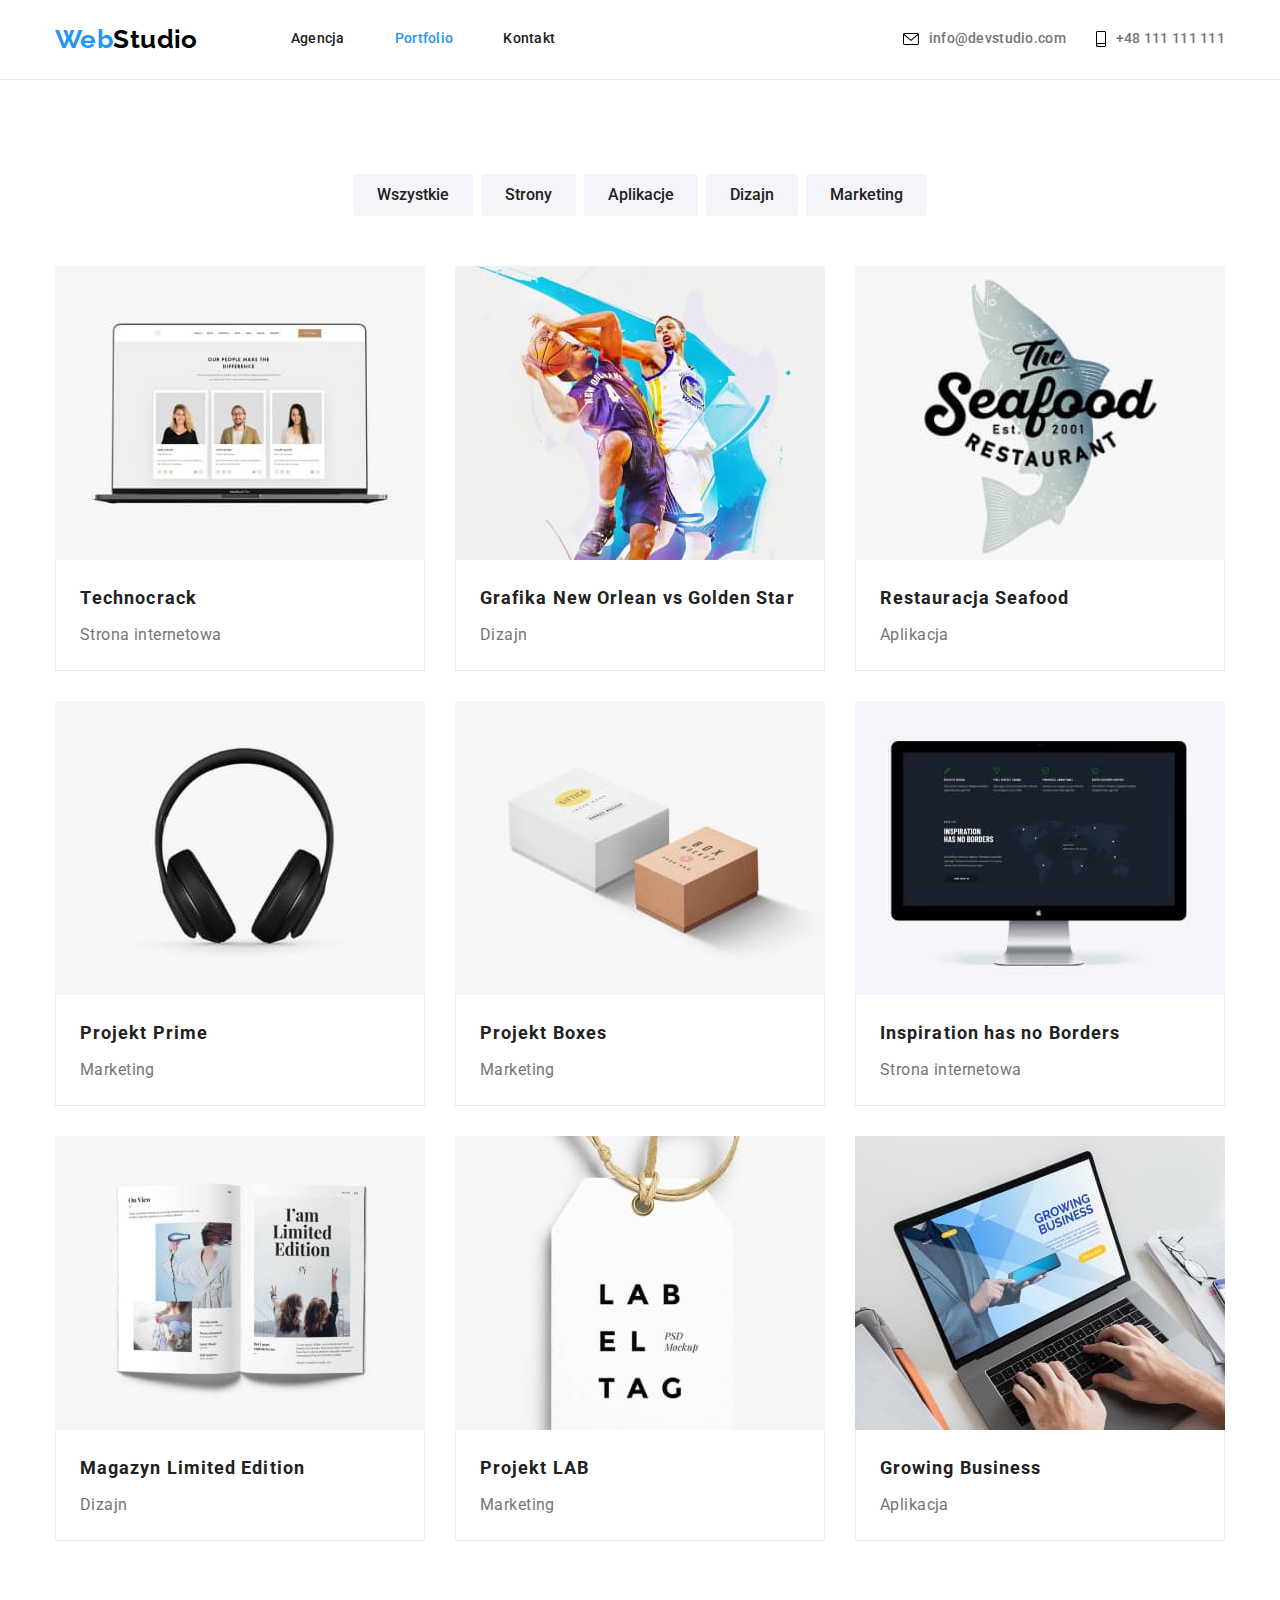
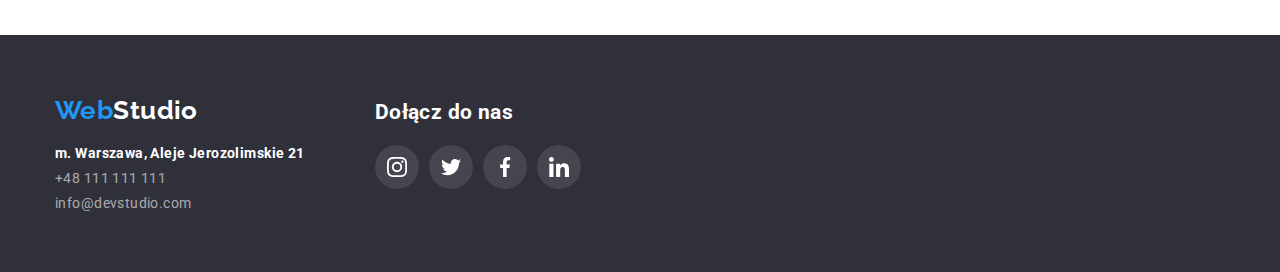
==== portfolio.html @ 37c24026 "clone" ====
<!DOCTYPE html>
<html lang="en">
  <head>
    <meta charset="UTF-8" />
    <meta http-equiv="X-UA-Compatible" content="IE=edge" />
    <meta name="viewport" content="width=device-width, initial-scale=1.0" />
    <title>Web Studio</title>
    <link rel="preconnect" href="https://fonts.gstatic.com" />
    <link
      href="https://fonts.googleapis.com/css2?family=Raleway:wght@700&family=Roboto:wght@400;500;700;900&display=swap"
      rel="stylesheet"
    />
    <link
      rel="stylesheet"
      href="https://cdnjs.cloudflare.com/ajax/libs/modern-normalize/1.0.0/modern-normalize.min.css"
    />

    <link rel="stylesheet" href="./css/styles.css" />
  </head>
  <body>
    <!--Header-->
  <header class="header">
    <div class="container header-container">
      <nav class="navigation">
        <a class="logo" href="./index.html">
          <span class="logo-style">Web</span>Studio</a>
        <ul class="site-nav link-ul section-item">
          <li class="section-nav">
            <a class="site-nav link-a-href" href="./index.html">Agencja</a>
          </li>
          <li class="section-nav">
            <a class="site-nav current link-a-href" href="./portfolio.html">Portfolio</a>
          </li>
          <li class="section-nav">
            <a class="site-nav link-a-href" href="#">Kontakt</a>
          </li>
        </ul>
      </nav>
      <ul class="contact link-ul section-item section-list">
        <li class="contact-link contact-item">
          <a href="mailto:info@devstudio.com" class="mail-active link-a-href">
            <svg class="contacts-icon mail" width="16" height="12">
              <use href="./images/sprite/icons.svg#icon-envelope"></use>
            </svg>
            info@devstudio.com</a>
        </li>
        <li class="contact-phone contact-item">
          <a href="tel:+48 111 111 111" class="phone-active link-a-href">
            <svg class="contacts-icon phone" width="10" height="16">
              <use href="./images/sprite/icons.svg#icon-smartphone"></use>
            </svg>
            +48 111 111 111</a>
        </li>
      </ul>
    </div>
  </header>

    <!-- Main -->
    <main>
      <!-- nawigacja -->
      <section class="section section-photo-item">
        <div class="container">
          <ul class="link-ul section-ul-portfolio">
            <li class="section-li-btn">
              <button type="button" class="button-galery">Wszystkie</button>
            </li>
            <li class="section-li-btn">
              <button type="button" class="button-galery">Strony</button>
            </li>
            <li class="section-li-btn">
              <button type="button" class="button-galery">Aplikacje</button>
            </li>
            <li class="section-li-btn">
              <button type="button" class="button-galery">Dizajn</button>
            </li>
            <li class="section-li-btn">
              <button type="button" class="button-galery">Marketing</button>
            </li>
          </ul>

          <!-- fotosy -->
          <ul class="link-ul section-ul-galery">
            <li class="section-li-galery">
              <a href="#" class="link-a-href galery-link">
                <img
                  src="./images/portfolio-1.jpg"
                  alt="Technocrack"
                  width="370"
                  height="294"
                />
                <div class="galery-box">
                  <h3 class="section-title-galery">Тechnocrack</h3>
                  <p class="section-text-galery">Strona internetowa</p>
                </div>
              </a>
            </li>
            <li class="section-li-galery">
              <a href="#" class="link-a-href galery-link">
                <img
                  src="./images/portfolio-2.jpg"
                  alt="Grafika New Orlean vs Golden Star"
                  width="370"
                  height="294"
                />
                <div class="galery-box">
                  <h3 class="section-title-galery">
                    Grafika New Orlean vs Golden Star
                  </h3>
                  <p class="section-text-galery">Dizajn</p>
                </div></a
              >
            </li>
            <li class="section-li-galery">
              <a href="#" class="link-a-href galery-link">
                <img
                  src="./images/portfolio-3.jpg"
                  alt="Restauracja Seafood"
                  width="370"
                  height="294"
                />
                <div class="galery-box">
                  <h3 class="section-title-galery">Restauracja Seafood</h3>
                  <p class="section-text-galery">Aplikacja</p>
                </div></a
              >
            </li>
            <li class="section-li-galery">
              <a href="#" class="link-a-href galery-link">
                <img
                  src="./images/portfolio-4.jpg"
                  alt="Projekt Prime"
                  width="370"
                  height="294"
                />
                <div class="galery-box">
                  <h3 class="section-title-galery">Projekt Prime</h3>
                  <p class="section-text-galery">Marketing</p>
                </div></a
              >
            </li>
            <li class="section-li-galery">
              <a href="#" class="link-a-href galery-link">
                <img
                  src="./images/portfolio-5.jpg"
                  alt="Projekt boxes"
                  width="370"
                  height="294"
                />
                <div class="galery-box">
                  <h3 class="section-title-galery">Projekt Boxes</h3>
                  <p class="section-text-galery">Marketing</p>
                </div></a
              >
            </li>
            <li class="section-li-galery">
              <a href="#" class="link-a-href galery-link">
                <img
                  src="./images/portfolio-6.jpg"
                  alt="Inspiration has no borders"
                  width="370"
                  height="294"
                />
                <div class="galery-box">
                  <h3 class="section-title-galery">
                    Inspiration has no Borders
                  </h3>
                  <p class="section-text-galery">Strona internetowa</p>
                </div></a
              >
            </li>
            <li class="section-li-galery">
              <a href="#" class="link-a-href galery-link">
                <img
                  src="./images/portfolio-7.jpg"
                  alt="Magazyn Limited Edition"
                  width="370"
                  height="294"
                />
                <div class="galery-box">
                  <h3 class="section-title-galery">Magazyn Limited Edition</h3>
                  <p class="section-text-galery">Dizajn</p>
                </div></a
              >
            </li>
            <li class="section-li-galery">
              <a href="#" class="link-a-href galery-link">
                <img
                  src="./images/portfolio-8.jpg"
                  alt="Projekt LAB"
                  width="370"
                  height="294"
                />
                <div class="galery-box">
                  <h3 class="section-title-galery">Projekt LAB</h3>
                  <p class="section-text-galery">Marketing</p>
                </div></a
              >
            </li>
            <li class="section-li-galery">
              <a href="#" class="link-a-href galery-link">
                <img
                  src="./images/portfolio-9.jpg"
                  alt="Growing Busines"
                  width="370"
                  height="294"
                />
                <div class="galery-box">
                  <h3 class="section-title-galery">Growing Business</h3>
                  <p class="section-text-galery">Aplikacja</p>
                </div></a
              >
            </li>
          </ul>
        </div>
      </section>
    </main>
    

    <!--footer-->
    <footer class="footer">
      <div class="container box">
        <div class="box-one">
          <a class="logo-footer" href="./index.html">
            <span class="logo-style">Web</span>Studio</a>
          <address>
            <ul class="link-ul section-item-footer">
              <li class="footer-text section-footer">
                <a href="https://goo.gl/maps/VcPTf6uv3HtVNKEU8" target="_blank" rel="noopener noreferrer"
                  class="footer-address link-a-href">m. Warszawa, Aleje Jerozolimskie 21
                </a>
              </li>
              <li class="section-footer">
                <a href="tel:+48111111111" class="footer-phone link-a-href">+48 111 111 111</a>
              </li>
              <li class="section-footer">
                <a href="mailto:info@example.com" class="footer-mail link-a-href">info@devstudio.com</a>
              </li>
            </ul>
          </address>
        </div>
    
        <div class="container-join">
          <h2 class="footer-text">Dołącz do nas</h2>
          <ul class="link-ul join-ul section-item-footer">
            <li class="join-title section-footer">
              <a class="join-link" href="#" aria-label="link do Instagram">
                <svg class="join-icon" width="20" height="20">
                  <use href="./images/sprite/icons.svg#icon-instagram"></use>
                </svg>
              </a>
            </li>
            <li class="join-title section-footer">
              <a class="join-link" href="#" aria-label="link do Twitter">
                <svg class="join-icon" width="20" height="20">
                  <use href="./images/sprite/icons.svg#icon-twitter"></use>
                </svg>
              </a>
            </li>
            <li class="join-title section-footer">
              <a class="join-link" href="#" aria-label="link do Facebook">
                <svg class="join-icon" width="20" height="20">
                  <use href="./images/sprite/icons.svg#icon-facebook"></use>
                </svg>
              </a>
            </li>
            <li class="join-title section-footer">
              <a class="join-link" href="#" aria-label="Link do Linkedin">
                <svg class="join-icon" width="20" height="20">
                  <use href="./images/sprite/icons.svg#icon-linkedin"></use>
                </svg>
              </a>
            </li>
          </ul>
        </div>
      </div>
    </footer>
  </body>
</html>
---- css/styles.css ----
:root {
  --accent-color: #2196f3;
  --primary-text-color: #757575;
  --section-text-color: #212121;
  --primary-white-color: #ffffff;
  --primary-black-color: #000000;
  --primary-heder-footer-color: #2f303a;
  --button-second-color: #188ce8;
  --button-galery-box: #f5f4fa;
  --border-color: #ececec;
  --border-second-color: #afb1b8;
  --main-font: 'Roboto', sans-serif;
  --secondary-font: 'Raleway', sans-serif;
}

body {
  color: var(--primary-text-color);
  font-family: var(--main-font), sans-serif;
  font-weight: 400;
  font-size: 14px;
  line-height: 1.14;
  letter-spacing: 0.03em;
  list-style: none;
  text-decoration: none;
}

a,
li {
  text-decoration: none;
  list-style: none;
}

button {
  cursor: pointer;
}

/* ===geometria=== */

/* ===reset=== */
h1,
h2,
h3,
h4,
h5,
h6,
p {
  margin-top: 0;
  margin-bottom: 0;
}

ul,
ol {
  margin-top: 0;
  margin-bottom: 0;
  padding-left: 0;
}

img {
  display: block;
}

/* ===kontenery=== */

.container {
  width: 1200px;
  margin: 0 auto;
  padding-left: 15px;
  padding-right: 15px;
}

.section {
  padding-top: 94px;
}

/* nagłówek */
.header-container,
.navigation,
.section-item,
.contact-info {
  display: flex;
  align-items: center;
}

/* ===nav=== */
.site-nav {
  color: var(--section-text-color);
  font-weight: 500;
  letter-spacing: 0.02em;
  text-decoration: none;
}
.site-nav .current {
  color: var(--accent-color);
}

.site-nav:hover,
.site-nav:focus {
  color: var(--accent-color);
}

.header {
  padding-top: 24px;
  padding-bottom: 24px;
  border-bottom: 1px solid var(--border-color);
}

/*__________________________________ linki nawigacjyjne_______________________________ */
.site-nav {
  color: var(--section-text-color);
}

.mail-active,
.phone-active {
  color: var(--primary-text-color);
}

/* ______________________________________HEADER____________________________________________ */
.contact-link .mail-active,
.contact-phone .phone-active {
  font-weight: 500;
  letter-spacing: 0.02em;
}

.mail-active,
.phone-active {
  display: flex;
  align-items: center;
}

.mail-active:hover,
.mail-active:focus,
.phone-active:hover,
.phone-active:focus {
  color: var(--accent-color);
  fill: var(--accent-color);
}

/* _____________________________________kontakty HEADER___________________________________ */
.section-list {
  margin-left: auto;
}

.contact-item:not(:last-child) {
  margin-right: 30px;
}
.section-nav:not(:last-child) {
  margin-right: 50px;
}

.contacts-icon {
  margin-right: 10px;
  color: var(--primary-text-color);
}

/* _____________________________________________HERO_______________________________________ */
.hero {
  text-align: center;
  padding-top: 200px;
  padding-bottom: 200px;
  background-color: var(--primary-heder-footer-color);
  flex-grow: 1;
  background-image: linear-gradient(rgba(47, 48, 58, 0.4), rgba(47, 48, 58, 0.4)),
    url('../images/img-hero.jpg');
  background-size: cover;
  max-width: 1600px;
}

.hero-title {
  color: var(--primary-white-color);
  font-weight: 900;
  font-size: 44px;
  line-height: 1.36;
  text-transform: uppercase;
  letter-spacing: 0.06em;
  width: 696px;
  margin-bottom: 30px;
  margin-left: auto;
  margin-right: auto;
}

/* ____________________________________________BUTTONS_________________________________ */
.button {
  color: var(--primary-white-color);
  background-color: var(--accent-color);
  font-family: inherit;
  font-weight: 700;
  font-size: 16px;
  line-height: 1.9;
  letter-spacing: 0.06em;
  text-decoration: none;
  cursor: pointer;
  width: 200px;
  border-radius: 4px;
  border: none;
  padding-top: 10px;
  padding-bottom: 10px;
}

.button:hover,
.button:focus {
  color: var(--primary-white-color);
  background-color: var(--button-second-color);
}

/* _________________________________________LOGO_________________________________________ */
.logo {
  color: var(--primary-black-color);
  font-family: var(--secondary-font);
  font-weight: 700;
  font-size: 26px;
  line-height: 1.19;
  text-decoration: none;
  margin-right: 93px;
}

.logo-footer {
  color: var(--primary-white-color);
  font-family: var(--secondary-font);
  font-weight: 700;
  font-size: 26px;
  line-height: 1.19;
  text-decoration: none;
  display: block;
  margin-bottom: 20px;
}

.logo-style {
  color: var(--accent-color);
}

/* ________________________________Style tekstów w sekcjach_______________________________ */

.section-headline {
  color: var(--section-text-color);
  text-transform: uppercase;
  font-weight: 700;
  font-size: 14px;
  line-height: 1.71;
  margin-bottom: 10px;
}

.section-text {
  line-height: 1.71;
}

.section-title {
  color: var(--section-text-color);
  font-weight: 700;
  font-size: 36px;
  line-height: 1.17;
  text-align: center;
}

.section-li {
  flex-wrap: wrap;
  justify-content: space-between;
  margin-top: 30px;
  margin-left: 30px;
}

.section-ul-headline {
  margin-top: -30px;
  margin-left: -30px;
}
/* dekoracja kolorów i ikon */
.headline-flex {
  display: flex;
}

.section-li {
  margin-top: 30px;
  margin-left: 30px;
  display: block;
  justify-content: space-between;
}

.section-li {
  width: 270px;
  box-sizing: border-box;
}

.section-ul-headline {
  margin-top: -30px;
  margin-left: -30px;
}

.headline-div {
  height: 120px;
  display: flex;
  align-items: center;
  justify-content: center;
  background-color: var(--button-galery-box);
  border: 1px solid var(--button-galery-box);
  border-radius: 4px;
  margin-bottom: 30px;
}
/* ____________________________________zdjęcia______________________________________ */
.wort-item {
  margin-bottom: 50px;
}
.section-padding {
  padding-bottom: 94px;
}

.section-ul-photo {
  flex-wrap: wrap;
  justify-content: space-between;
}
.section-photo + .section-photo {
  margin-left: 30px;
}

/* _____________________Nasz zaspół_______________________ */
.comand-item {
  margin-bottom: 50px;
}
.section-team {
  flex-wrap: wrap;
  margin-top: 30px;
  margin-left: 30px;
  background-color: var(--primary-white-color);
  box-shadow: 0px 4px 4px rgba(0, 0, 0, 0.25), 0px 4px 4px rgba(0, 0, 0, 0.25);
}

.section-ul-team {
  margin-top: -30px;
  margin-left: -30px;
}

.team-box {
  padding-top: 30px;
  padding-bottom: 30px;
  padding-left: 32px;
  padding-right: 32px;
}

.team-box-link {
  display: flex;
  justify-content: space-between;
}

/* __________________________________Team______________________________________ */
.comand-fon {
  background-color: var(--button-galery-box);
  margin-bottom: 0;
  padding-bottom: 94px;
}

.section-title-name {
  color: var(--section-text-color);
  font-weight: 500;
  font-size: 16px;
  line-height: 1.19;
  text-align: center;
  margin-bottom: 10px;
}

.section-text-name {
  font-size: 16px;
  line-height: 1.19;
  text-align: center;
  margin-bottom: 16px;
}

.contact-icon {
  color: var(--border-second-color);
}

.contacts-link {
  display: flex;
  align-items: center;
  justify-content: center;
  width: 44px;
  height: 44px;
  border-radius: 50%;
  fill: #afb1b8;
}

.contact-icon:hover,
.contact-icon:focus {
  fill: var(--primary-white-color);
  color: var(--primary-white-color);
}

.contacts-link:hover,
.contacts-link:focus {
  background-color: var(--accent-color);
  fill: var(--primary-white-color);
}

/* nasi partnerzy */
.partner {
  margin-bottom: 0;
  padding-bottom: 94px;
}

.title-partner {
  color: var(--section-text-color);
  font-weight: 700;
  font-size: 36px;
  line-height: 1.17;
  text-align: center;
  margin-bottom: 50px;
}

.item-partner {
  display: flex;
  justify-content: space-between;
  margin-left: -30px;
}

.section-partner {
  margin-left: 30px;
}

.partnet-link {
  fill: var(--border-second-color);
  border: 1px solid var(--border-second-color);
  border-radius: 4px;
  width: 170px;
  height: 92px;
  display: flex;
  align-items: center;
  justify-content: center;
}

.partnet-link:hover,
.partnet-link:focus {
  border-color: var(--accent-color);
  box-shadow: 0px 4px 4px rgba(0, 0, 0, 0.25), 0px 4px 4px rgba(0, 0, 0, 0.25);
  fill: var(--accent-color);
}

.link-icon {
  color: var(--border-second-color);
}
/* _______________________________________FOOTER__________________________ */

.section-footer:not(:last-child) {
  margin-bottom: 9px;
}

/* _____________________________________FOOTER_____________________________________________*/
.footer {
  background-color: var(--primary-heder-footer-color);
  margin-left: auto;
  margin-right: auto;
  padding-top: 60px;
  padding-bottom: 60px;
}

.footer-address {
  color: var(--primary-white-color);
}
.footer-phone,
.footer-mail {
  color: rgba(255, 255, 255, 0.6);
}

.footer-address,
.footer-phone,
.footer-mail {
  font-style: normal;
  text-decoration: none;
}

.footer-address:hover,
.footer-address:focus,
.footer-phone:hover,
.footer-phone:focus,
.footer-mail:hover,
.footer-mail:focus {
  color: var(--accent-color);
  text-decoration: none;
}

.footer-text {
  font-weight: 700;
  margin-bottom: 20px;
  color: var(--primary-white-color);
}
.box {
  display: flex;
  align-items: baseline;
}

.box-one {
  margin-right: 70px;
}

.join-ul {
  display: flex;
}

.join-link {
  display: flex;
  align-items: center;
  justify-content: center;
  width: 44px;
  height: 44px;
  border-radius: 50%;
  fill: var(--primary-white-color);
}

.join-icon {
  color: var(--primary-white-color);
}

.join-title {
  width: 44px;
  height: 44px;
  margin-right: 10px;
  border-radius: 50%;
  background: rgba(255, 255, 255, 0.1);
}

.join-link:hover,
.join-link:focus {
  background-color: var(--accent-color);
  fill: var(--primary-white-color);
}

/* _____________________________________nawigacja_____________________________________ */
.section-photo-item {
  padding-top: 94px;
  padding-bottom: 94px;
}

.section-ul-portfolio {
  display: flex;
  justify-content: center;
  margin-bottom: 50px;
}
.section-li-btn:not(:last-child) {
  margin-right: 8px;
}

/* _____________________________________Galery box_____________________________________*/
.galery-box {
  padding-left: 24px;
  padding-right: 24px;
  padding-top: 20px;
  padding-bottom: 20px;
  border: 1px solid var(--border-color);
  border-top: none;
}

.section-ul-galery {
  display: flex;
  flex-wrap: wrap;
  margin-top: -30px;
  margin-left: -30px;
}

.section-li-galery {
  flex-wrap: wrap;
  margin-top: 30px;
  margin-left: 30px;
}

.galery-link {
  display: block;
}

.galery-link:hover,
.galery-link:focus {
  box-shadow: 0px 1px 1px rgba(0, 0, 0, 0.12), 0px 4px 4px rgba(0, 0, 0, 0.06),
    1px 4px 6px rgba(0, 0, 0, 0.16);
}

/*_____________________________________Galeria fotosów _____________________________________ */
.section-title-galery {
  color: var(--section-text-color);
  font-weight: 700;
  font-size: 18px;
  line-height: 2;
  letter-spacing: 0.06em;
  padding-bottom: 4px;
}

.section-text-galery {
  background-color: var(--primary-white-color);
  color: var(--primary-text-color);
  font-size: 16px;
  line-height: 1.88;
}

/* _____________________________________Galeria buttonów_____________________________________ */
.button-galery {
  color: var(--section-text-color);
  background-color: var(--button-galery-box);
  font-family: inherit;
  font-weight: 500;
  font-size: 16px;
  line-height: 1.63;
  text-align: center;
  border-color: transparent;
  border-radius: 4px;
  padding: 6px 22px;
}
.button-galery:hover,
.button-galery:focus {
  color: var(--primary-white-color);
  background-color: var(--button-second-color);
  box-shadow: 0px 3px 1px rgba(0, 0, 0, 0.1), 0px 1px 2px rgba(0, 0, 0, 0.08),
    0px 2px 2px rgba(0, 0, 0, 0.12);
}
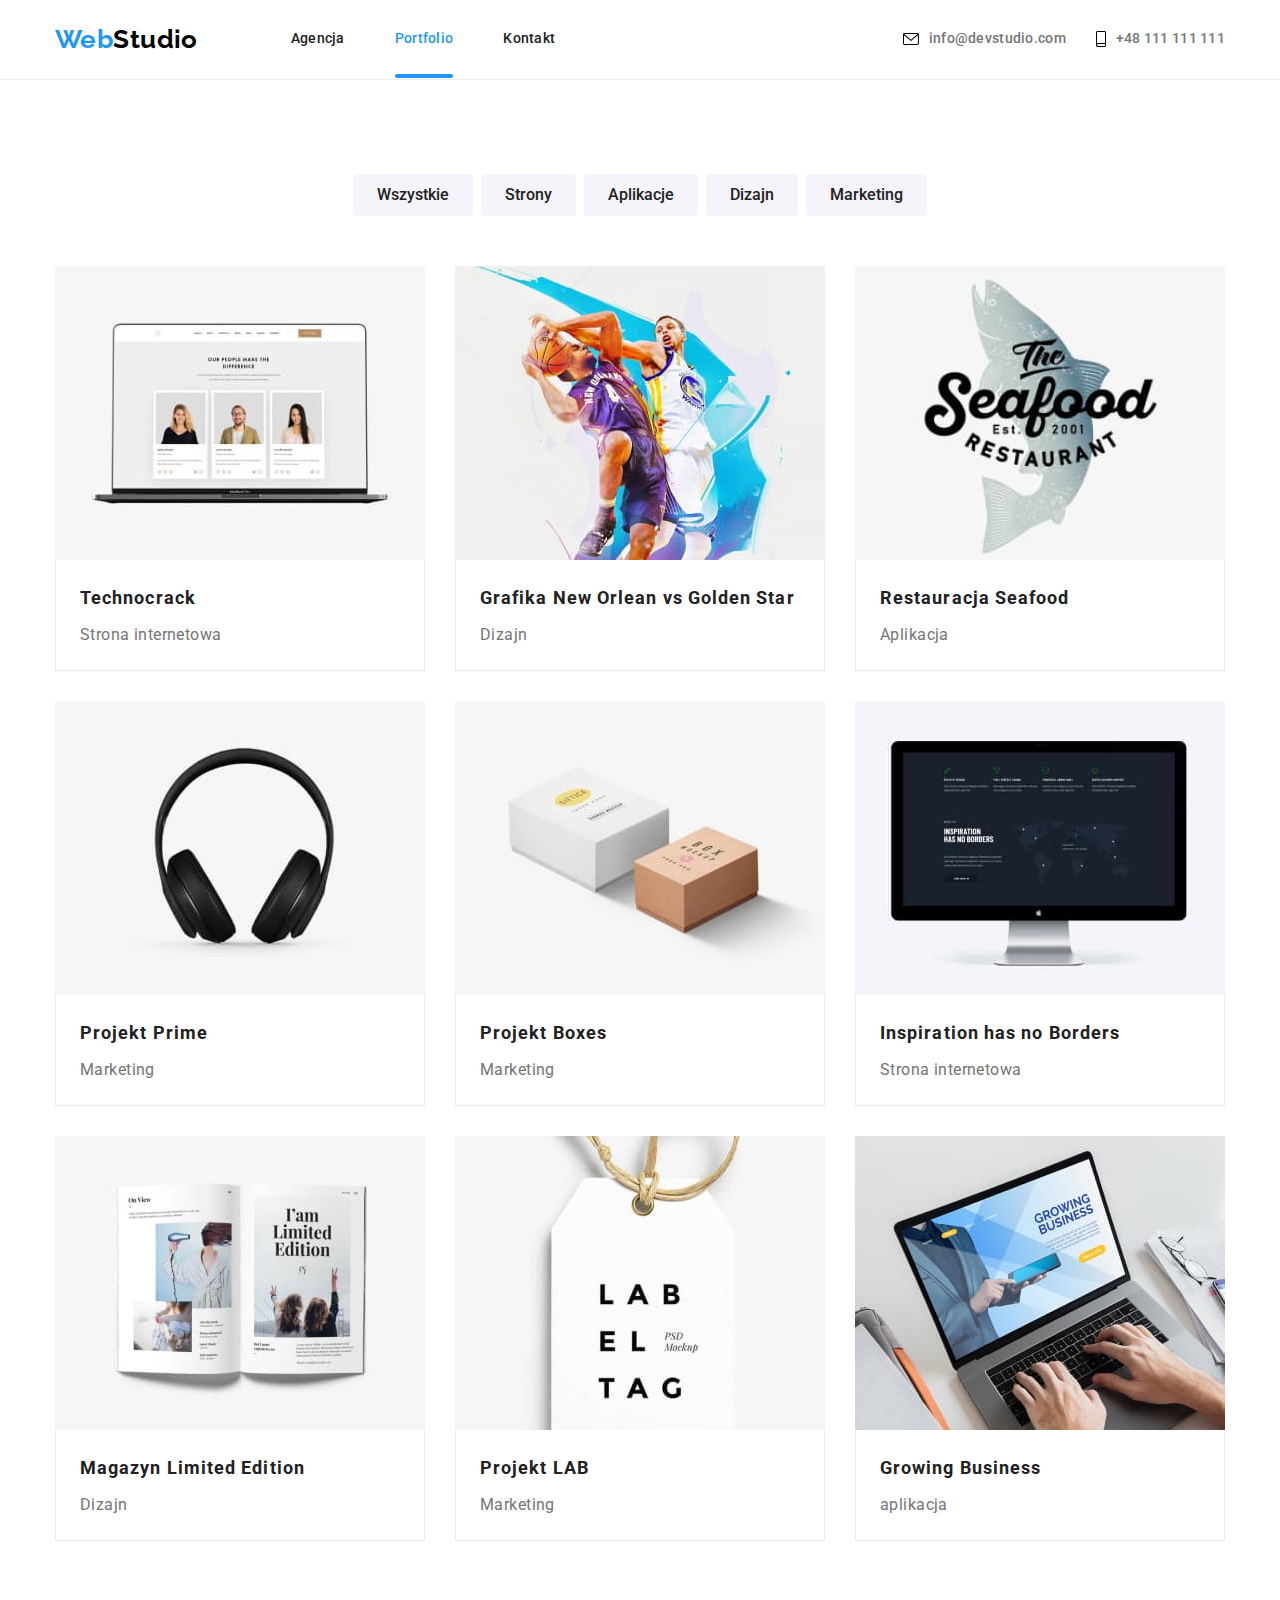
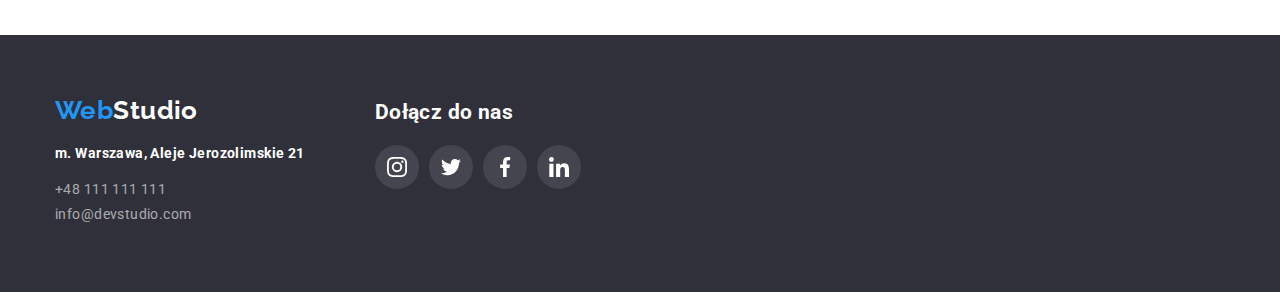
==== commit 761f1fa6: "update" ====
--- a/portfolio.html
+++ b/portfolio.html
@@ -26,13 +26,13 @@
           <span class="logo-style">Web</span>Studio</a>
         <ul class="site-nav link-ul section-item">
           <li class="section-nav">
-            <a class="site-nav link-a-href" href="./index.html">Agencja</a>
+            <a class="site-nav link-a-href section-after" href="./index.html">Agencja</a>
           </li>
           <li class="section-nav">
-            <a class="site-nav current link-a-href" href="./portfolio.html">Portfolio</a>
+            <a class="site-nav current link-a-href section-after" href="./portfolio.html">Portfolio</a>
           </li>
           <li class="section-nav">
-            <a class="site-nav link-a-href" href="#">Kontakt</a>
+            <a class="site-nav link-a-href section-after" href="#">Kontakt</a>
           </li>
         </ul>
       </nav>
@@ -82,138 +82,147 @@
           <ul class="link-ul section-ul-galery">
             <li class="section-li-galery">
               <a href="#" class="link-a-href galery-link">
-                <img
-                  src="./images/portfolio-1.jpg"
-                  alt="Technocrack"
-                  width="370"
-                  height="294"
-                />
-                <div class="galery-box">
-                  <h3 class="section-title-galery">Тechnocrack</h3>
+                <div class="galery-img-overlay">
+                  <img src="./images/portfolio-1.jpg" alt="Technocrack" width="370" height="294" />
+                  <p class="overlay">
+                    Technocrack jest popularną platformą wykorzystywaną do rozpowszechniania koronawirusa.
+                    Firmy wykorzystują tę platformędo celów szpiegowskich i ataków na niezabezpieczone serwery konkurencji
+                  </p>
+                </div>
+                <div class="galery-box">
+                  <h3 class="section-title-galery">Technocrack</h3>
                   <p class="section-text-galery">Strona internetowa</p>
                 </div>
               </a>
             </li>
             <li class="section-li-galery">
               <a href="#" class="link-a-href galery-link">
-                <img
-                  src="./images/portfolio-2.jpg"
-                  alt="Grafika New Orlean vs Golden Star"
-                  width="370"
-                  height="294"
-                />
+                <div class="galery-img-overlay">
+                  <img src="./images/portfolio-2.jpg" alt="grafika new orlean" width="370" height="294" />
+                  <p class="overlay">
+                    Technocrack jest popularną platformą wykorzystywaną do rozpowszechniania koronawirusa.
+                    Firmy wykorzystują tę platformędo celów szpiegowskich i ataków na niezabezpieczone serwery konkurencji
+                  </p>
+                </div>
                 <div class="galery-box">
                   <h3 class="section-title-galery">
                     Grafika New Orlean vs Golden Star
                   </h3>
                   <p class="section-text-galery">Dizajn</p>
-                </div></a
-              >
-            </li>
-            <li class="section-li-galery">
-              <a href="#" class="link-a-href galery-link">
-                <img
-                  src="./images/portfolio-3.jpg"
-                  alt="Restauracja Seafood"
-                  width="370"
-                  height="294"
-                />
+                </div>
+              </a>
+            </li>
+            <li class="section-li-galery">
+              <a href="#" class="link-a-href galery-link">
+                <div class="galery-img-overlay">
+                  <img src="./images/portfolio-3.jpg" alt="restauracja seafood" width="370" height="294" />
+                  <p class="overlay">
+                    Technocrack jest popularną platformą wykorzystywaną do rozpowszechniania koronawirusa.
+                    Firmy wykorzystują tę platformędo celów szpiegowskich i ataków na niezabezpieczone serwery konkurencji
+                  </p>
+                </div>
                 <div class="galery-box">
                   <h3 class="section-title-galery">Restauracja Seafood</h3>
                   <p class="section-text-galery">Aplikacja</p>
-                </div></a
-              >
-            </li>
-            <li class="section-li-galery">
-              <a href="#" class="link-a-href galery-link">
-                <img
-                  src="./images/portfolio-4.jpg"
-                  alt="Projekt Prime"
-                  width="370"
-                  height="294"
-                />
+                </div>
+              </a>
+            </li>
+            <li class="section-li-galery">
+              <a href="#" class="link-a-href galery-link">
+                <div class="galery-img-overlay">
+                  <img src="./images/portfolio-4.jpg" alt="projekt prime" width="370" height="294" />
+                  <p class="overlay">
+                    Technocrack jest popularną platformą wykorzystywaną do rozpowszechniania koronawirusa.
+                    Firmy wykorzystują tę platformędo celów szpiegowskich i ataków na niezabezpieczone serwery konkurencji
+                  </p>
+                </div>
                 <div class="galery-box">
                   <h3 class="section-title-galery">Projekt Prime</h3>
                   <p class="section-text-galery">Marketing</p>
-                </div></a
-              >
-            </li>
-            <li class="section-li-galery">
-              <a href="#" class="link-a-href galery-link">
-                <img
-                  src="./images/portfolio-5.jpg"
-                  alt="Projekt boxes"
-                  width="370"
-                  height="294"
-                />
+                </div>
+              </a>
+            </li>
+            <li class="section-li-galery">
+              <a href="#" class="link-a-href galery-link">
+                <div class="galery-img-overlay">
+                  <img src="./images/portfolio-5.jpg" alt="projekt boxes" width="370" height="294" />
+                  <p class="overlay">
+                    Technocrack jest popularną platformą wykorzystywaną do rozpowszechniania koronawirusa.
+                    Firmy wykorzystują tę platformędo celów szpiegowskich i ataków na niezabezpieczone serwery konkurencji
+                  </p>
+                </div>
                 <div class="galery-box">
                   <h3 class="section-title-galery">Projekt Boxes</h3>
                   <p class="section-text-galery">Marketing</p>
-                </div></a
-              >
-            </li>
-            <li class="section-li-galery">
-              <a href="#" class="link-a-href galery-link">
-                <img
-                  src="./images/portfolio-6.jpg"
-                  alt="Inspiration has no borders"
-                  width="370"
-                  height="294"
-                />
+                </div>
+              </a>
+            </li>
+            <li class="section-li-galery">
+              <a href="#" class="link-a-href galery-link">
+                <div class="galery-img-overlay">
+                  <img src="./images/portfolio-6.jpg" alt="inspiration has no borders" width="370" height="294" />
+                  <p class="overlay">
+                    Technocrack jest popularną platformą wykorzystywaną do rozpowszechniania koronawirusa.
+                    Firmy wykorzystują tę platformędo celów szpiegowskich i ataków na niezabezpieczone serwery konkurencji
+                  </p>
+                </div>
                 <div class="galery-box">
                   <h3 class="section-title-galery">
                     Inspiration has no Borders
                   </h3>
                   <p class="section-text-galery">Strona internetowa</p>
-                </div></a
-              >
-            </li>
-            <li class="section-li-galery">
-              <a href="#" class="link-a-href galery-link">
-                <img
-                  src="./images/portfolio-7.jpg"
-                  alt="Magazyn Limited Edition"
-                  width="370"
-                  height="294"
-                />
+                </div>
+              </a>
+            </li>
+            <li class="section-li-galery">
+              <a href="#" class="link-a-href galery-link">
+                <div class="galery-img-overlay">
+                  <img src="./images/portfolio-7.jpg" alt="magazyn limited edition" width="370" height="294" />
+                  <p class="overlay">
+                    Technocrack jest popularną platformą wykorzystywaną do rozpowszechniania koronawirusa.
+                    Firmy wykorzystują tę platformędo celów szpiegowskich i ataków na niezabezpieczone serwery konkurencji
+                  </p>
+                </div>
                 <div class="galery-box">
                   <h3 class="section-title-galery">Magazyn Limited Edition</h3>
                   <p class="section-text-galery">Dizajn</p>
-                </div></a
-              >
-            </li>
-            <li class="section-li-galery">
-              <a href="#" class="link-a-href galery-link">
-                <img
-                  src="./images/portfolio-8.jpg"
-                  alt="Projekt LAB"
-                  width="370"
-                  height="294"
-                />
+                </div>
+              </a>
+            </li>
+            <li class="section-li-galery">
+              <a href="#" class="link-a-href galery-link">
+                <div class="galery-img-overlay">
+                  <img src="./images/portfolio-8.jpg" alt="projekt lab" width="370" height="294" />
+                  <p class="overlay">
+                    Technocrack jest popularną platformą wykorzystywaną do rozpowszechniania koronawirusa.
+                    Firmy wykorzystują tę platformędo celów szpiegowskich i ataków na niezabezpieczone serwery konkurencji
+                  </p>
+                </div>
                 <div class="galery-box">
                   <h3 class="section-title-galery">Projekt LAB</h3>
                   <p class="section-text-galery">Marketing</p>
-                </div></a
-              >
-            </li>
-            <li class="section-li-galery">
-              <a href="#" class="link-a-href galery-link">
-                <img
-                  src="./images/portfolio-9.jpg"
-                  alt="Growing Busines"
-                  width="370"
-                  height="294"
-                />
+                </div>
+              </a>
+            </li>
+            <li class="section-li-galery">
+              <a href="#" class="link-a-href galery-link">
+                <div class="galery-img-overlay">
+                  <img src="./images/portfolio-9.jpg" alt="growing business" width="370" height="294" />
+                  <p class="overlay">
+                    Technocrack jest popularną platformą wykorzystywaną do rozpowszechniania koronawirusa.
+                    Firmy wykorzystują tę platformędo celów szpiegowskich i ataków na niezabezpieczone serwery konkurencji
+                  </p>
+                </div>
                 <div class="galery-box">
                   <h3 class="section-title-galery">Growing Business</h3>
-                  <p class="section-text-galery">Aplikacja</p>
-                </div></a
-              >
+                  <p class="section-text-galery">aplikacja</p>
+                </div>
+              </a>
             </li>
           </ul>
-        </div>
-      </section>
-    </main>
+          </div>
+          </section>
+          </main>
     
 
     <!--footer-->
--- a/css/styles.css
+++ b/css/styles.css
@@ -20,8 +20,6 @@
   font-size: 14px;
   line-height: 1.14;
   letter-spacing: 0.03em;
-  list-style: none;
-  text-decoration: none;
 }
 
 a,
@@ -87,9 +85,11 @@
   font-weight: 500;
   letter-spacing: 0.02em;
   text-decoration: none;
+  transition: color 250ms cubic-bezier(0.4, 0, 0.2, 1);
 }
 .site-nav .current {
   color: var(--accent-color);
+  transition: color 250ms cubic-bezier(0.4, 0, 0.2, 1);
 }
 
 .site-nav:hover,
@@ -103,6 +103,23 @@
   border-bottom: 1px solid var(--border-color);
 }
 
+/*__________________________________zastosowanie pseudoelementu_______________________*/
+
+.section-after {
+  position: relative;
+}
+
+.current::after {
+  content: ' ';
+  display: block;
+  background-color: var(--accent-color);
+  width: 100%;
+  height: 4px;
+  border-radius: 2px;
+  margin-top: 28px;
+  position: absolute;
+  bottom: -32px;
+}
 /*__________________________________ linki nawigacjyjne_______________________________ */
 .site-nav {
   color: var(--section-text-color);
@@ -124,6 +141,7 @@
 .phone-active {
   display: flex;
   align-items: center;
+  transition: color 250ms cubic-bezier(0.4, 0, 0.2, 1), fill 250ms cubic-bezier(0.4, 0, 0.2, 1);
 }
 
 .mail-active:hover,
@@ -193,6 +211,8 @@
   border: none;
   padding-top: 10px;
   padding-bottom: 10px;
+  transition: color 250ms cubic-bezier(0.4, 0, 0.2, 1),
+    background-color 250ms cubic-bezier(0.4, 0, 0.2, 1);
 }
 
 .button:hover,
@@ -248,6 +268,24 @@
   font-size: 36px;
   line-height: 1.17;
   text-align: center;
+}
+
+.visually-hidden {
+  position: absolute;
+  width: 1px;
+  height: 1px;
+  margin: -1px;
+  padding: 0;
+  border: 0;
+
+  white-space: nowrap;
+  clip-path: inset(100%);
+  clip: rect(0 0 0 0);
+  overflow: hidden;
+}
+
+.headline-flex {
+  display: flex;
 }
 
 .section-li {
@@ -307,6 +345,25 @@
 }
 .section-photo + .section-photo {
   margin-left: 30px;
+}
+
+.section-photo {
+  position: relative;
+}
+
+.overlay-photo {
+  font-weight: 700;
+  text-transform: uppercase;
+  color: var(--primary-white-color);
+  text-align: center;
+  width: 370px;
+  height: 70px;
+  padding-top: 27px;
+  padding-bottom: 27px;
+  background-color: rgba(47, 48, 58, 0.8);
+  position: absolute;
+  right: 0;
+  bottom: 0;
 }
 
 /* _____________________Nasz zaspół_______________________ */
@@ -373,12 +430,18 @@
   height: 44px;
   border-radius: 50%;
   fill: #afb1b8;
+  transition: background-color 250ms cubic-bezier(0.4, 0, 0.2, 1),
+    fill 250ms cubic-bezier(0.4, 0, 0.2, 1);
 }
 
 .contact-icon:hover,
 .contact-icon:focus {
   fill: var(--primary-white-color);
   color: var(--primary-white-color);
+  transition: fill;
+  transition-duration: 250ms;
+  transition-timing-function: cubic-bezier(0.4, 0, 0.2, 1);
+  transition-delay: 0;
 }
 
 .contacts-link:hover,
@@ -421,6 +484,8 @@
   display: flex;
   align-items: center;
   justify-content: center;
+  transition: border-color 250ms cubic-bezier(0.4, 0, 0.2, 1),
+    box-shadow 250ms cubic-bezier(0.4, 0, 0.2, 1), fill 250ms cubic-bezier(0.4, 0, 0.2, 1);
 }
 
 .partnet-link:hover,
@@ -435,7 +500,7 @@
 }
 /* _______________________________________FOOTER__________________________ */
 
-.section-footer:not(:last-child) {
+.section-footer {
   margin-bottom: 9px;
 }
 
@@ -450,10 +515,12 @@
 
 .footer-address {
   color: var(--primary-white-color);
+  transition: color 250ms cubic-bezier(0.4, 0, 0.2, 1);
 }
 .footer-phone,
 .footer-mail {
   color: rgba(255, 255, 255, 0.6);
+  transition: color 250ms cubic-bezier(0.4, 0, 0.2, 1);
 }
 
 .footer-address,
@@ -499,6 +566,8 @@
   height: 44px;
   border-radius: 50%;
   fill: var(--primary-white-color);
+  transition: background-color 250ms cubic-bezier(0.4, 0, 0.2, 1),
+    fill 250ms cubic-bezier(0.4, 0, 0.2, 1);
 }
 
 .join-icon {
@@ -559,12 +628,42 @@
 
 .galery-link {
   display: block;
+  transition: box-shadow 250ms cubic-bezier(0.4, 0, 0.2, 1);
 }
 
 .galery-link:hover,
 .galery-link:focus {
   box-shadow: 0px 1px 1px rgba(0, 0, 0, 0.12), 0px 4px 4px rgba(0, 0, 0, 0.06),
     1px 4px 6px rgba(0, 0, 0, 0.16);
+}
+.galery-link:hover .overlay,
+.galery-link:focus .overlay {
+  transform: translateY(0%);
+}
+
+.galery-img-overlay {
+  position: relative;
+  overflow: hidden;
+}
+
+.overlay {
+  font-size: 18px;
+  line-height: 1.56;
+  background-color: rgba(33, 150, 243, 0.9);
+  color: var(--primary-white-color);
+  padding-top: 63px;
+  padding-bottom: 63px;
+  padding-left: 24px;
+  padding-right: 24px;
+  position: absolute;
+  top: 0;
+  left: 0;
+  height: 100%;
+  width: 100%;
+  overflow: auto;
+
+  transform: translateY(101%);
+  transition: transform 250ms linear;
 }
 
 /*_____________________________________Galeria fotosów _____________________________________ */
@@ -596,6 +695,9 @@
   border-color: transparent;
   border-radius: 4px;
   padding: 6px 22px;
+  transition: color 250ms cubic-bezier(0.4, 0, 0.2, 1),
+    box-shadow 250ms cubic-bezier(0.4, 0, 0.2, 1),
+    background-color 250ms cubic-bezier(0.4, 0, 0.2, 1);
 }
 .button-galery:hover,
 .button-galery:focus {
@@ -604,3 +706,67 @@
   box-shadow: 0px 3px 1px rgba(0, 0, 0, 0.1), 0px 1px 2px rgba(0, 0, 0, 0.08),
     0px 2px 2px rgba(0, 0, 0, 0.12);
 }
+.backdrop {
+  position: fixed;
+  top: 0;
+  left: 0;
+  width: 100vw;
+  height: 100vh;
+  background-color: rgba(0, 0, 0, 0.2);
+
+  transition: opacity 250ms linear, visibility 250ms linear;
+}
+
+.modal {
+  position: absolute;
+  left: 50%;
+  top: 50%;
+  width: 528px;
+  height: 581px;
+  background: var(--primary-white-color);
+  transform: translate(-50%, -50%);
+  animation-name: changeModalBtn;
+  animation-duration: 2000ms;
+}
+
+/* _____________________________Animacja_______________________________ */
+@keyframes changeModalBtn {
+  25% {
+    transform: scale(25%);
+    transform: opacity(25%);
+  }
+  50% {
+    transform: scale(50%);
+    transform: opacity(50%);
+  }
+  75% {
+    transform: scale(75%);
+    transform: opacity(75%);
+  }
+  100% {
+    transform: scale(100%);
+    transform: opacity(100%);
+  }
+}
+
+.close-btn {
+  position: absolute;
+  top: 8px;
+  right: 8px;
+  border-radius: 50%;
+  border: 1px solid var(--primary-text-color);
+  width: 30px;
+  height: 30px;
+  background-color: transparent;
+  cursor: pointer;
+  padding: 0;
+  display: flex;
+  align-items: center;
+  justify-content: center;
+}
+
+.is-hidden {
+  opacity: 0;
+  visibility: hidden;
+  pointer-events: none;
+}
